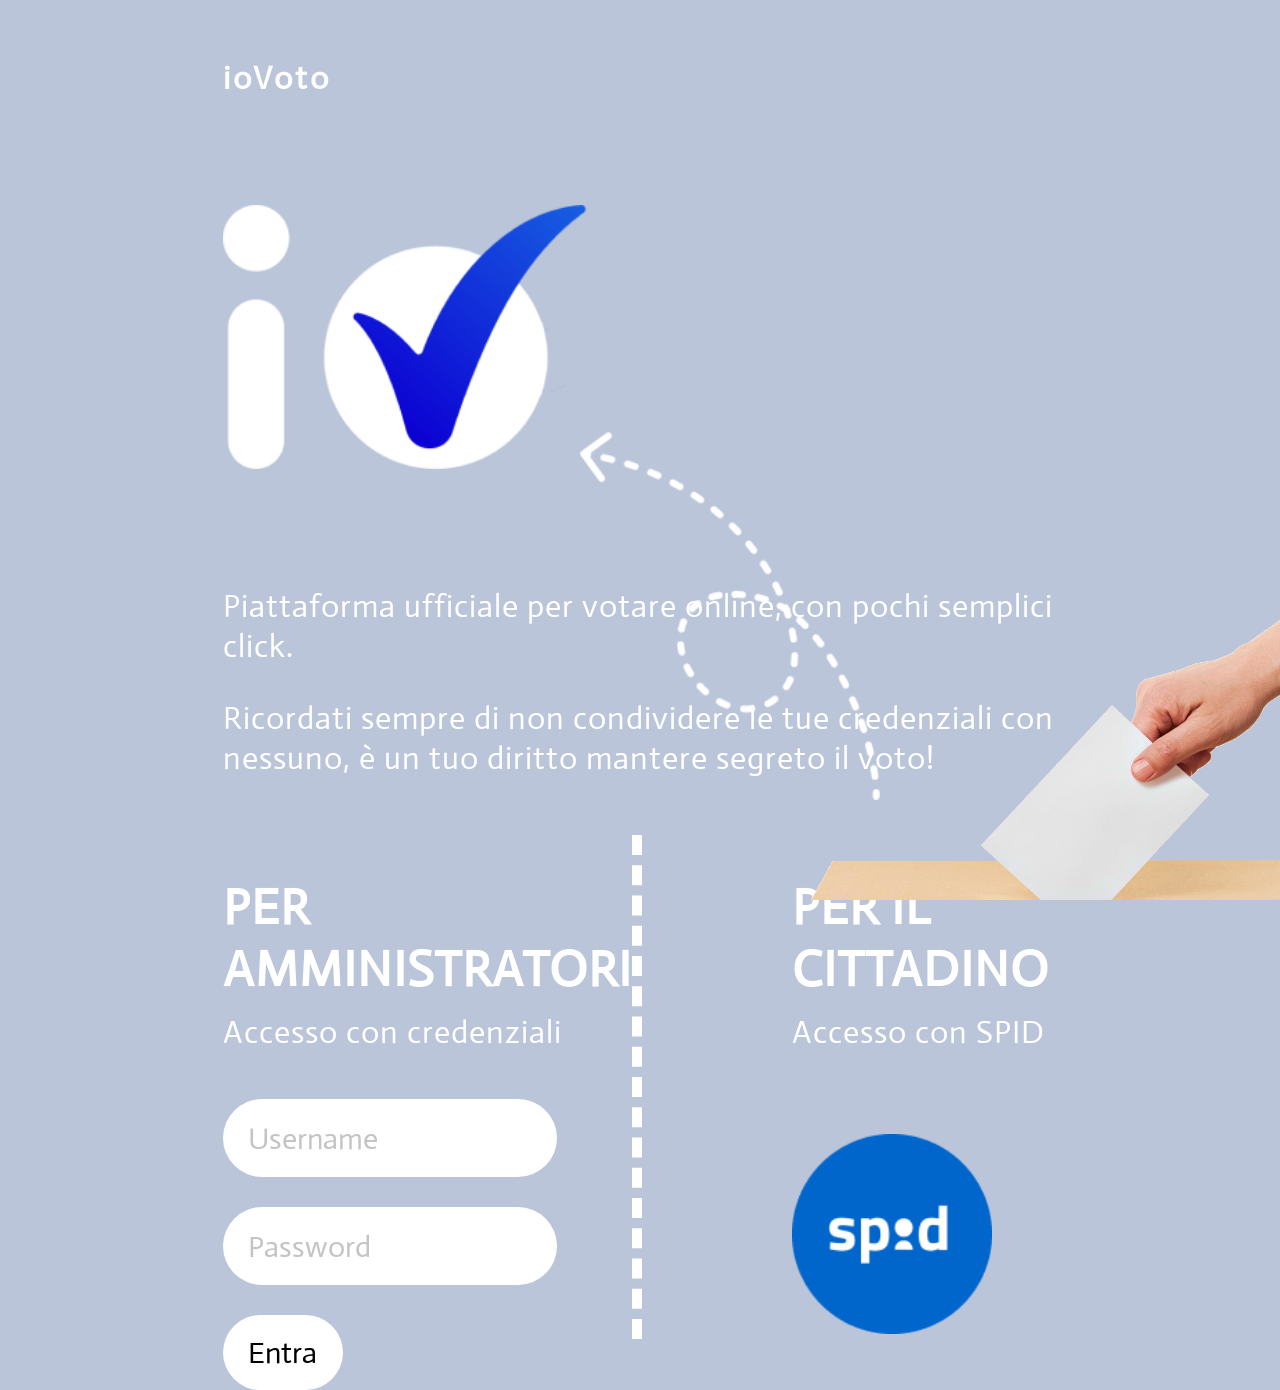
==== index.html @ cc543450 "first" ====
<!DOCTYPE html>
<html lang="it">
    <head>
        <link rel="stylesheet" type="text/css" href="//fonts.googleapis.com/css?family=Actor" />
        <meta charset="UTF-8">
        <meta http-equiv="X-UA-Compatible" content="IE=edge">
        <meta name="viewport" content="width=device-width, initial-scale=1.0">
        <title>ioVoto</title>
        <link rel="stylesheet" href="main.css">

    </head>
	<body>
        <img class="background" src="./images/scheda.png">
        <img class="arrow" src="./images/arrow-dashed.png">
        <div class="base-container">
            <div style="flex: 17%">

            </div>
            <div class="center-container">
                <div>
                    <h2 class="title">ioVoto</h2>
                </div>
                <div class="logo">
                    <img src="./images/logo.png">
                </div>
                <div class="interlude">
                    <p>Piattaforma ufficiale per votare online, con pochi semplici click.</p>
                    <p>Ricordati sempre di non condividere le tue credenziali con nessuno, è un tuo diritto mantere segreto il voto!</p>
                </div>
                <div class="multi-login">
                    <div class="login dashed-rounded-border">
                        <div>
                            <h2>PER AMMINISTRATORI</h2>
                            <p class="subtext">Accesso con credenziali</p>
                        </div>
                        <div>
                            <form class="credenziali-form" method="post">
                                <input type="text" name="username" placeholder="Username">
                                <input type="password" name="password" placeholder="Password"><br>
                                <input type="submit" value="Entra">
                            </form>
                        </div>
                    </div>
                    <div class="login login-right">
                        <div>
                            <h2>PER IL CITTADINO</h2>
                            <p class="subtext">Accesso con SPID</p>
                            <img src="./images/spid.png">
                        </div>
                        <div>
                            
                        </div>
                    </div>
                </div>
            </div>
            <div style="flex: 17%">

            </div>
        </div>
    </body>
</html>
---- main.css ----
* {
    font-family: Actor;
}

body {
    background-color: #bbc5d9;
}

p {
    color: white;
    letter-spacing: 1px;
    font-size: xx-large;
}

h2 {
    font-size: 50px;
    color: white;
    letter-spacing: 1px;
}

.title {
    font-size: xx-large;
    font-weight: bold;
    color: white;
    letter-spacing: 3px;
    margin-top: 50px;
}

.logo {
    margin-top: 80px;
    margin-bottom: 80px;
}

.logo img {
    width: 370px;
    height: auto;
}

.interlude {
    margin-bottom: 25px;
}

.base-container {
    display: flex;
    flex-flow: row nowrap;
    justify-content: space-evenly;
    width: 100%;
}

img.background {
    position: absolute;
    bottom: 0px;
    right: 0px;
    height: auto;
    width: 40%;
}

img.arrow {
    position: absolute;
    bottom: 100px;
    right: 400px;
    height: auto;
    width: 300px;
}

.center-container {
    display: flex;
    flex-direction: column;
    flex-wrap: wrap;
    flex: 66%;
}

.multi-login {
    display: flex;
    flex-direction: row;
    /* justify-content: center;
    align-content: center; */
    /* width: 400px;
    height: 400px; */
    border-radius: 10px;
    /* padding: 20px; */
}

.subtext {
    margin-top: -30px;
}

.login {
    display: flex;
    flex-direction: column;
    width: 50%;
}

.login-right {
    margin-left: 150px;
}

/* .login-left {
    margin-right: 10px;
} */

.dashed-rounded-border {
    border-right: dashed white 10px;
}

.credenziali-form {
    height: 200px;
}

.credenziali-form input:not([type="submit"]) {
    padding-top: 2px;
    padding-left: 25px;
    margin: 15px 15px 15px 0px;
    border-color: 2px green;
    border-radius: 75px;
    width: 75%;
    height: 75px;
    border: none;
    font-size: 30px;
}

.credenziali-form input::placeholder {
    vertical-align: middle;
    line-height: 30px;
    font-size: 30px;
    color: rgb(196, 196, 196);
}

.credenziali-form input[type="submit"] {
    font-size: 30px;
    margin-top: 15px;
    position: absolute;
    border-radius: 75px;
    width: 120px;
    height: 75px;
    border: none;
    background-color: white;
    color: rgb(0, 0, 0);
}

.login img {
    margin-top: 50px;
    width: 200px;
    height: auto;
}
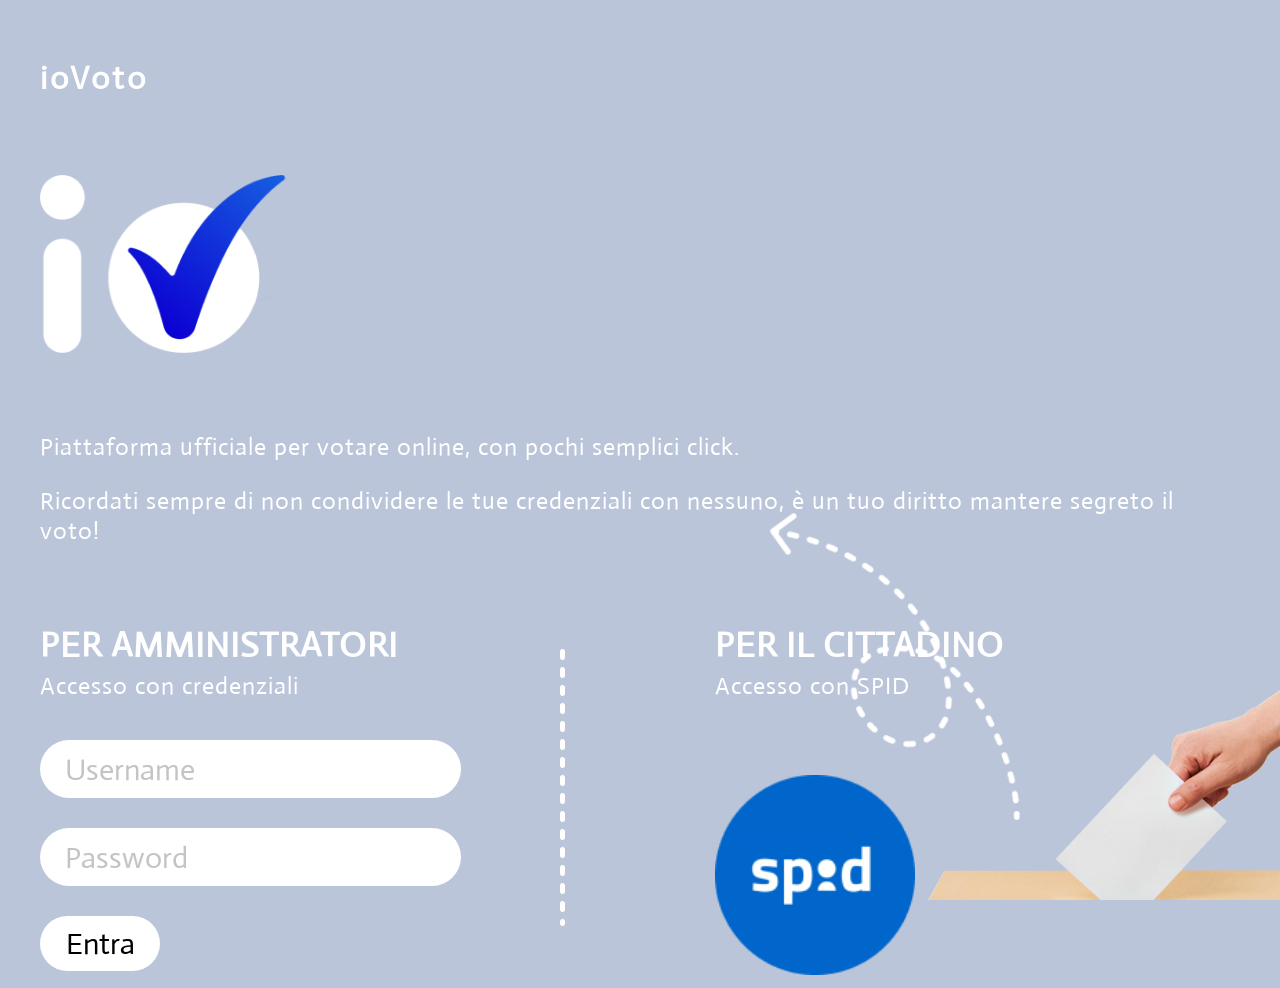
==== commit 252a0f8a: "update index" ====
--- a/index.html
+++ b/index.html
@@ -13,9 +13,6 @@
         <img class="background" src="./images/scheda.png">
         <img class="arrow" src="./images/arrow-dashed.png">
         <div class="base-container">
-            <div style="flex: 17%">
-
-            </div>
             <div class="center-container">
                 <div>
                     <h2 class="title">ioVoto</h2>
@@ -53,9 +50,6 @@
                     </div>
                 </div>
             </div>
-            <div style="flex: 17%">
-
-            </div>
         </div>
     </body>
 </html>
--- a/main.css
+++ b/main.css
@@ -9,11 +9,11 @@
 p {
     color: white;
     letter-spacing: 1px;
-    font-size: xx-large;
+    font-size: x-large;
 }
 
 h2 {
-    font-size: 50px;
+    font-size: 35px;
     color: white;
     letter-spacing: 1px;
 }
@@ -27,12 +27,12 @@
 }
 
 .logo {
-    margin-top: 80px;
-    margin-bottom: 80px;
+    margin-top: 50px;
+    margin-bottom: 50px;
 }
 
 .logo img {
-    width: 370px;
+    width: 250px;
     height: auto;
 }
 
@@ -41,10 +41,10 @@
 }
 
 .base-container {
-    display: flex;
-    flex-flow: row nowrap;
-    justify-content: space-evenly;
-    width: 100%;
+    /* padding-left: 17%;
+    padding-right: 17%; */
+    max-width: 1200px;
+    margin: auto;
 }
 
 img.background {
@@ -52,15 +52,15 @@
     bottom: 0px;
     right: 0px;
     height: auto;
-    width: 40%;
+    width: 30%;
 }
 
 img.arrow {
     position: absolute;
-    bottom: 100px;
-    right: 400px;
+    bottom: 80px;
+    right: 260px;
     height: auto;
-    width: 300px;
+    width: 250px;
 }
 
 .center-container {
@@ -73,16 +73,11 @@
 .multi-login {
     display: flex;
     flex-direction: row;
-    /* justify-content: center;
-    align-content: center; */
-    /* width: 400px;
-    height: 400px; */
     border-radius: 10px;
-    /* padding: 20px; */
 }
 
 .subtext {
-    margin-top: -30px;
+    margin-top: -25px;
 }
 
 .login {
@@ -100,7 +95,9 @@
 } */
 
 .dashed-rounded-border {
-    border-right: dashed white 10px;
+    background-image: url("../images/dashed-rounded.png");
+    background-repeat: no-repeat;
+    background-position: right;
 }
 
 .credenziali-form {
@@ -114,7 +111,7 @@
     border-color: 2px green;
     border-radius: 75px;
     width: 75%;
-    height: 75px;
+    height: 55px;
     border: none;
     font-size: 30px;
 }
@@ -132,7 +129,7 @@
     position: absolute;
     border-radius: 75px;
     width: 120px;
-    height: 75px;
+    height: 55px;
     border: none;
     background-color: white;
     color: rgb(0, 0, 0);
